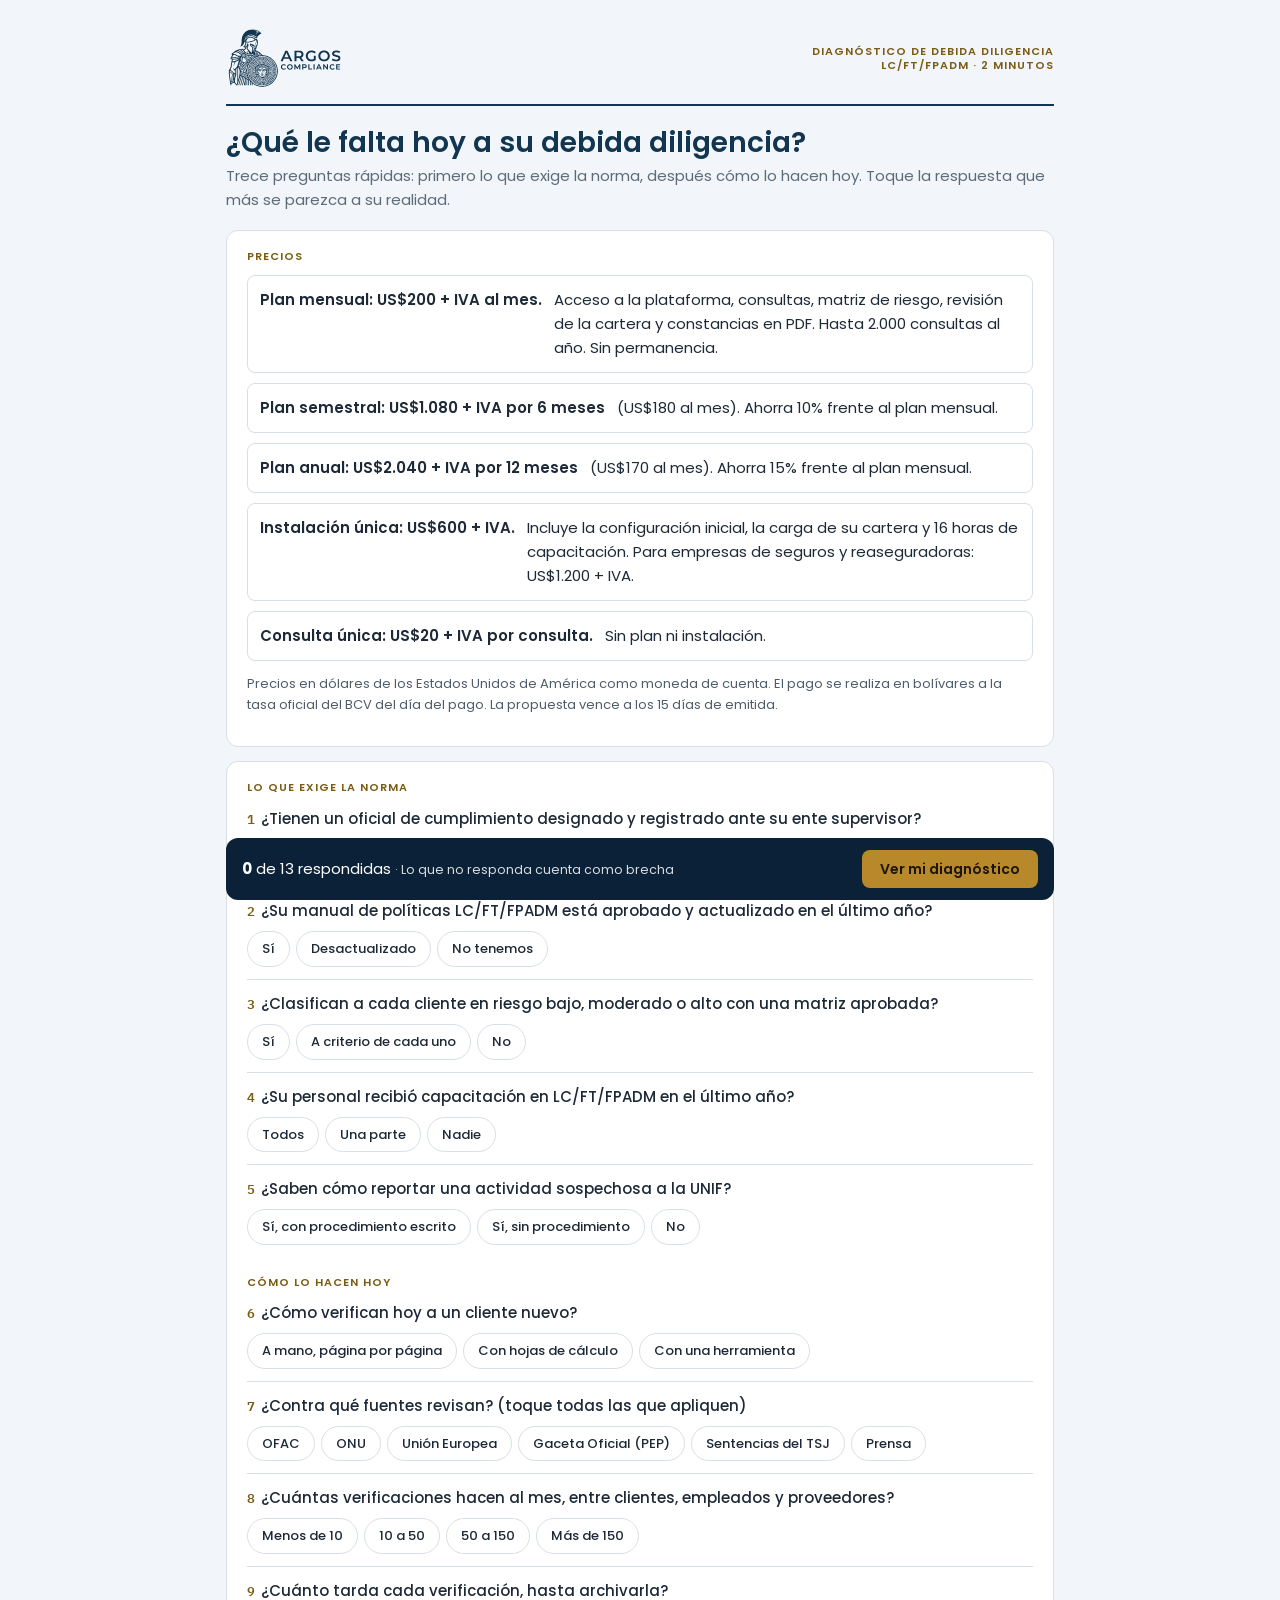
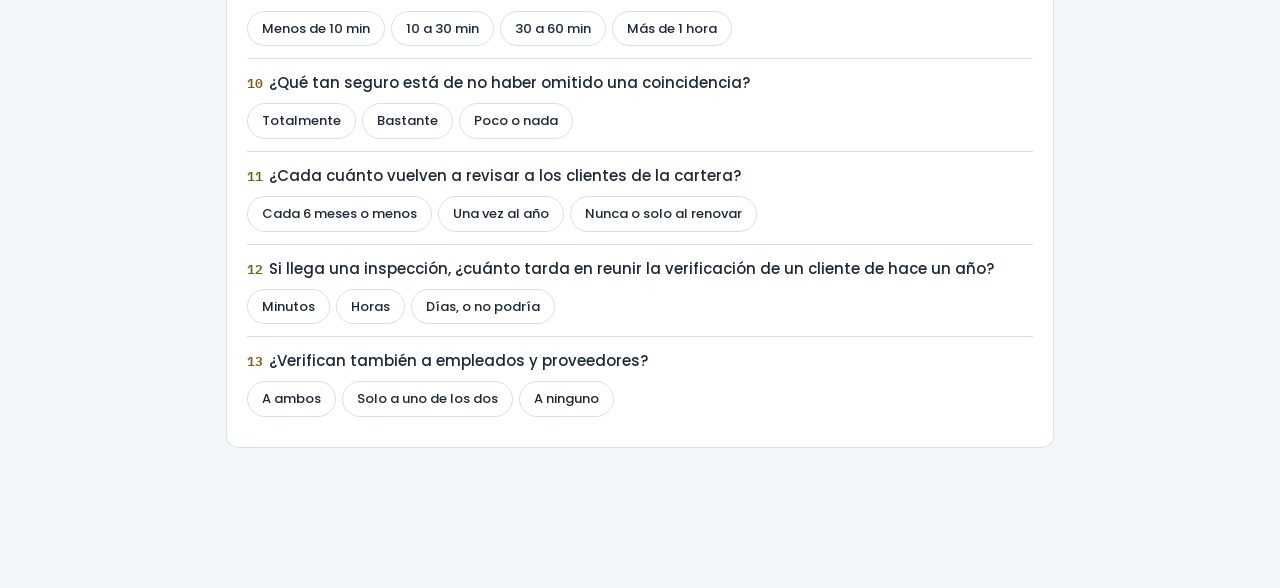
==== index.html @ 13d6bbc5 "Planes semestral y anual con descuento; monto mensual visible; propuesta generada desde index.html C" ====
<!DOCTYPE html>
<html lang="es">
<head>
<meta charset="UTF-8">
<meta name="viewport" content="width=device-width, initial-scale=1">
<title>Diagnóstico de cumplimiento Argos</title>
<link rel="icon" href="assets/favicon.svg">
<link rel="stylesheet" href="https://fonts.googleapis.com/css2?family=Poppins:wght@400;500;600;700&family=IBM+Plex+Mono:wght@500;600&display=swap">
<style>
/* Tokens del sistema de marca Argos v1. Layout: columna única; test de toques, resultado en tarjetas. */
:root {
  --navy: #123650; --navy-deep: #0A2138; --on-navy: #FFFFFF;
  --bronce: #B8892B; --bronce-ink: #7A5C14; --on-bronce: #1C1404;
  --surface: #FFFFFF; --surface-alt: #F2F5F9; --ink: #1D2937; --ink-muted: #5D6A79; --line: #D9DFE7;
  --alto: #B42317; --moderado: #B44608; --bajo: #057546; --on-riesgo: #FFFFFF; --focus: #B8892B;
  --sans: "Poppins", "Segoe UI", system-ui, sans-serif; --mono: "IBM Plex Mono", Consolas, monospace;
  color-scheme: light;
}
* { box-sizing: border-box; }
body { margin: 0; background: var(--surface-alt); color: var(--ink); font: 400 15px/1.6 var(--sans); }
.wrap { max-width: 860px; margin: 0 auto; padding: 24px 16px 64px; }
header.top { display: flex; justify-content: space-between; align-items: center; gap: 16px; flex-wrap: wrap; padding: 4px 0 16px; border-bottom: 2px solid var(--navy); }
header.top img { height: 60px; width: auto; display: block; }
.tag { font: 600 11px/1.3 var(--sans); letter-spacing: 1px; text-transform: uppercase; color: var(--bronce-ink); text-align: right; }
h1 { font: 600 28px/1.2 var(--sans); color: var(--navy); margin: 20px 0 4px; text-wrap: balance; }
.lede { color: var(--ink-muted); margin: 0 0 18px; }
.card { background: var(--surface); border: 1px solid var(--line); border-radius: 12px; padding: 18px 20px; margin-bottom: 14px; }
.label { font: 600 11px/1.3 var(--sans); letter-spacing: 1px; text-transform: uppercase; color: var(--bronce-ink); margin: 0 0 12px; }
.q { padding: 12px 0; border-top: 1px solid var(--line); }
.q:first-child, .label + .q { border-top: 0; padding-top: 0; }
.q p { margin: 0 0 8px; font-weight: 500; }
.q p .n { font: 600 13px/1 var(--mono); color: var(--bronce-ink); margin-right: 6px; }
.opts { display: flex; flex-wrap: wrap; gap: 6px; }
.opts button { font: 500 13px/1.2 var(--sans); border: 1px solid var(--line); background: var(--surface); color: var(--ink); padding: 9px 14px; border-radius: 999px; cursor: pointer; }
.opts button:hover { border-color: var(--navy); }
.opts button[aria-pressed="true"] { background: var(--navy); color: var(--on-navy); border-color: var(--navy); }
.opts.multi button[aria-pressed="true"]::before { content: "✓ "; }
button:focus-visible { outline: 2px solid var(--focus); outline-offset: 2px; }
.bar { position: sticky; bottom: 0; background: var(--navy-deep); color: var(--on-navy); border-radius: 12px; padding: 12px 16px; display: flex; justify-content: space-between; align-items: center; gap: 12px; flex-wrap: wrap; }
.bar small { opacity: .85; }
.btn { font: 600 14px/1 var(--sans); border: 0; border-radius: 8px; padding: 12px 18px; cursor: pointer; }
.btn.primary { background: var(--bronce); color: var(--on-bronce); }
.btn.ghost { background: var(--surface); color: var(--navy); border: 1px solid var(--navy); }
.verdict { display: grid; grid-template-columns: auto 1fr; gap: 20px; align-items: center; }
@media (max-width: 600px) { .verdict { grid-template-columns: 1fr; } }
.gauge { width: 160px; height: 160px; border-radius: 50%; display: grid; place-items: center; color: var(--on-riesgo); text-align: center; }
.gauge strong { display: block; font: 700 23px/1.1 var(--sans); }
.gauge span { font: 600 12px/1.3 var(--mono); }
.lv-BAJO { background: var(--bajo); } .lv-MODERADO { background: var(--moderado); } .lv-ALTO { background: var(--alto); }
.verdict h2 { font: 600 22px/1.3 var(--sans); color: var(--navy); margin: 0 0 6px; }
.verdict p { margin: 0 0 6px; }
.rule { font-size: 12px; color: var(--ink-muted); }
.kpis { display: grid; grid-template-columns: repeat(auto-fit, minmax(180px, 1fr)); gap: 12px; }
.kpis div { background: var(--surface-alt); border-radius: 8px; padding: 12px 14px; }
.kpis b { display: block; font: 600 24px/1.2 var(--mono); color: var(--navy); }
.kpis b.bad { color: var(--alto); }
.kpis span { font-size: 12px; color: var(--ink-muted); }
.src { display: flex; flex-wrap: wrap; gap: 6px; margin-top: 12px; }
.src span { font: 500 12px/1 var(--sans); padding: 7px 10px; border-radius: 999px; border: 1px solid var(--line); }
.src .ok { background: var(--surface-alt); color: var(--ink-muted); }
.src .miss { background: var(--alto); color: var(--on-riesgo); border-color: var(--alto); }
.gaps { list-style: none; margin: 0; padding: 0; display: grid; gap: 10px; }
.gaps li { display: grid; grid-template-columns: auto 1fr; gap: 12px; padding: 12px; border: 1px solid var(--line); border-radius: 8px; }
.gaps .x { font: 700 14px/1 var(--sans); color: var(--on-riesgo); width: 28px; height: 28px; border-radius: 50%; display: grid; place-items: center; }
.gaps b { display: block; font-weight: 600; }
.gaps .fix { font-size: 14px; color: var(--ink); margin-top: 2px; }
.gaps .meta { display: flex; gap: 6px; flex-wrap: wrap; margin-top: 6px; }
.chip { font: 600 11px/1 var(--sans); padding: 5px 9px; border-radius: 999px; border: 1px solid var(--line); color: var(--ink-muted); }
.chip.argos { background: var(--navy); color: var(--on-navy); border-color: var(--navy); }
.chip.only { background: var(--bronce); color: var(--on-bronce); border-color: var(--bronce); }
.cta { background: var(--navy-deep); color: var(--on-navy); border-radius: 12px; padding: 20px; display: flex; justify-content: space-between; align-items: center; gap: 16px; flex-wrap: wrap; margin-bottom: 14px; }
.cta p { margin: 0; max-width: 52ch; }
.cta strong.big { font: 600 20px/1.3 var(--sans); display: block; margin-bottom: 4px; }
.cta .phone { font: 600 18px/1 var(--mono); color: var(--bronce); }
[hidden] { display: none !important; }
.actions { display: flex; gap: 8px; flex-wrap: wrap; }
.legal { font-size: 12px; color: var(--ink-muted); margin-top: 16px; }
@media print {
  body { background: #fff; }
  #test, .actions { display: none !important; }
  .card, .gaps li, .cta { break-inside: avoid; }
  * { -webkit-print-color-adjust: exact; print-color-adjust: exact; }
}
</style>
</head>
<body>
<div class="wrap">
  <header class="top">
    <img src="[data-uri]" alt="Argos Compliance">
    <div class="tag">Diagnóstico de debida diligencia<br>LC/FT/FPADM · 2 minutos</div>
  </header>

  <div id="test">
    <h1>¿Qué le falta hoy a su debida diligencia?</h1>
    <p class="lede">Trece preguntas rápidas: primero lo que exige la norma, después cómo lo hacen hoy. Toque la respuesta que más se parezca a su realidad.</p>
    <section class="card" id="precios">
      <p class="label">Precios</p>
      <ul class="gaps">
        <li><b>Plan mensual: US$200 + IVA al mes.</b> Acceso a la plataforma, consultas, matriz de riesgo, revisión de la cartera y constancias en PDF. Hasta 2.000 consultas al año. Sin permanencia.</li>
        <li><b>Plan semestral: US$1.080 + IVA por 6 meses</b> (US$180 al mes). Ahorra 10% frente al plan mensual.</li>
        <li><b>Plan anual: US$2.040 + IVA por 12 meses</b> (US$170 al mes). Ahorra 15% frente al plan mensual.</li>
        <li><b>Instalación única: US$600 + IVA.</b> Incluye la configuración inicial, la carga de su cartera y 16 horas de capacitación. Para empresas de seguros y reaseguradoras: US$1.200 + IVA.</li>
        <li><b>Consulta única: US$20 + IVA por consulta.</b> Sin plan ni instalación.</li>
      </ul>
      <p style="font-size:13px;color:#4F5C6B">Precios en dólares de los Estados Unidos de América como moneda de cuenta. El pago se realiza en bolívares a la tasa oficial del BCV del día del pago. La propuesta vence a los 15 días de emitida.</p>
    </section>
    <section class="card" id="qs"></section>
    <div class="bar">
      <span><strong id="count">0</strong> de <span id="total">0</span> respondidas <small>· Lo que no responda cuenta como brecha</small></span>
      <button class="btn primary" id="go">Ver mi diagnóstico</button>
    </div>
  </div>

  <div id="result" hidden>
    <section class="card">
      <p class="label" id="r-head">Su diagnóstico</p>
      <div class="verdict">
        <div class="gauge" id="gauge"><div><strong id="g-lv"></strong><span id="g-pct"></span></div></div>
        <div>
          <h2 id="r-title"></h2>
          <p id="r-text"></p>
          <p class="rule" id="r-rule"></p>
        </div>
      </div>
    </section>
    <section class="card">
      <p class="label">Su situación en cifras</p>
      <div class="kpis" id="kpis"></div>
      <div class="src" id="src"></div>
    </section>
    <section class="card">
      <p class="label" id="gaps-head">Lo que Argos le resuelve desde el primer día</p>
      <ol class="gaps" id="gaps"></ol>
    </section>
    <section class="card" id="int-card">
      <p class="label">Lo que su empresa debe completar</p>
      <ol class="gaps" id="gaps-int"></ol>
    </section>
    <section class="cta">
      <p><strong class="big" id="cta-big"></strong>Continúe y reciba ahora su propuesta con todo lo que incluye el plan.</p>
      <div><div style="font-size:12px;opacity:.85">Escríbanos por WhatsApp</div><div class="phone" id="phone">0424-125.04.68</div><div style="font-size:12px;opacity:.85" id="who"></div></div>
    </section>
    <div class="actions" style="margin-bottom:12px">
      <a class="btn primary" id="to-prop" href="propuesta/nueva/index.html" style="text-decoration:none;font-size:16px;padding:16px 22px">Continuar: recibir mi propuesta →</a>
    </div>
    <div class="actions">
      <button class="btn ghost" id="edit">Cambiar respuestas</button>
      <button class="btn ghost" id="copy">Copiar resumen</button>
      <button class="btn ghost" id="print">Imprimir o guardar en PDF</button>
    </div>

    <p class="legal">Diagnóstico orientativo basado en las respuestas del cliente y en criterios de Argos Compliance. No es una auditoría, no constituye una certificación de cumplimiento ni asesoría legal. La evaluación formal de riesgos corresponde a cada sujeto obligado. Argos Compliance, C.A. (en constitución) · Rafael J. Miranda Guerra, especialista en gestión contra la legitimación de capitales y el financiamiento al terrorismo (ENAHP).</p>
  </div>
</div>

<script src="assets/aliados.js"></script>
<script>
(function () {
  var $ = function (id) { return document.getElementById(id); };
  // Cada opción vale: 0 = cubierto, 0.5 = parcial, 1 = brecha. w = peso (3 = control crítico).
  var Q = [
    {id: "ofi", block: "A", t: "¿Tienen un oficial de cumplimiento designado y registrado ante su ente supervisor?", opts: [["si", "Sí", 0], ["tra", "En trámite", 0.5], ["no", "No", 1]],
     w: 3, internal: true, gap: "Sin oficial de cumplimiento registrado", fix: "Designar y registrar al oficial de cumplimiento ante el ente supervisor."},
    {id: "man", block: "A", t: "¿Su manual de políticas LC/FT/FPADM está aprobado y actualizado en el último año?", opts: [["si", "Sí", 0], ["des", "Desactualizado", 0.5], ["no", "No tenemos", 1]],
     w: 2, internal: true, gap: "Manual de políticas ausente o desactualizado", fix: "Actualizar y aprobar el manual de políticas y procedimientos."},
    {id: "mat", block: "A", t: "¿Clasifican a cada cliente en riesgo bajo, moderado o alto con una matriz aprobada?", opts: [["si", "Sí", 0], ["pa", "A criterio de cada uno", 0.5], ["no", "No", 1]],
     w: 3, gap: "Sin matriz de riesgo aplicada a cada cliente", fix: "Nivel BAJO, MODERADO o ALTO calculado con la matriz de su empresa, y medidas reforzadas cuando es ALTO."},
    {id: "cap", block: "A", t: "¿Su personal recibió capacitación en LC/FT/FPADM en el último año?", opts: [["tod", "Todos", 0], ["par", "Una parte", 0.5], ["nad", "Nadie", 1]],
     w: 2, internal: true, gap: "Personal sin capacitación reciente", fix: "Capacitar al personal en señales de alerta y procedimientos LC/FT/FPADM."},
    {id: "ras", block: "A", t: "¿Saben cómo reportar una actividad sospechosa a la UNIF?", opts: [["si", "Sí, con procedimiento escrito", 0], ["sin", "Sí, sin procedimiento", 0.5], ["no", "No", 1]],
     w: 3, internal: true, gap: "Sin procedimiento de reporte a la UNIF", fix: "Documentar el procedimiento de reporte de actividades sospechosas a la UNIF."},
    {id: "proc", block: "B", t: "¿Cómo verifican hoy a un cliente nuevo?", opts: [["mano", "A mano, página por página", 1], ["hoja", "Con hojas de cálculo", 0.5], ["tool", "Con una herramienta", 0]],
     w: 2, gap: "Verificación manual", fix: "Una sola consulta cruza todas las fuentes y deja el resultado archivado."},
    {id: "src", multi: true, t: "¿Contra qué fuentes revisan? (toque todas las que apliquen)", opts: [["ofac", "OFAC"], ["onu", "ONU"], ["ue", "Unión Europea"], ["pep", "Gaceta Oficial (PEP)"], ["tsj", "Sentencias del TSJ"], ["prensa", "Prensa"]]},
    {id: "vol", t: "¿Cuántas verificaciones hacen al mes, entre clientes, empleados y proveedores?", opts: [["5", "Menos de 10"], ["30", "10 a 50"], ["100", "50 a 150"], ["200", "Más de 150"]]},
    {id: "min", t: "¿Cuánto tarda cada verificación, hasta archivarla?", opts: [["5", "Menos de 10 min"], ["20", "10 a 30 min"], ["45", "30 a 60 min"], ["75", "Más de 1 hora"]]},
    {id: "conf", t: "¿Qué tan seguro está de no haber omitido una coincidencia?", opts: [["tot", "Totalmente", 0], ["bas", "Bastante", 0.5], ["poco", "Poco o nada", 1]],
     w: 2, gap: "Incertidumbre sobre coincidencias omitidas", fix: "La misma búsqueda en todas las fuentes, cada vez, sin depender de quién la haga."},
    {id: "cart", t: "¿Cada cuánto vuelven a revisar a los clientes de la cartera?", opts: [["fre", "Cada 6 meses o menos", 0], ["anu", "Una vez al año", 0.5], ["nun", "Nunca o solo al renovar", 1]],
     w: 2, gap: "Cartera sin revisión periódica", fix: "Revisión de la cartera con la frecuencia que usted defina."},
    {id: "evi", t: "Si llega una inspección, ¿cuánto tarda en reunir la verificación de un cliente de hace un año?", opts: [["min", "Minutos", 0], ["hor", "Horas", 0.5], ["dia", "Días, o no podría", 1]],
     w: 3, gap: "Evidencia difícil de reunir ante una inspección", fix: "Cada consulta queda registrada con fecha, fuentes, resultado y código hash SHA-256."},
    {id: "emp", t: "¿Verifican también a empleados y proveedores?", opts: [["amb", "A ambos", 0], ["uno", "Solo a uno de los dos", 0.5], ["nin", "A ninguno", 1]],
     w: 1, gap: "Empleados o proveedores sin verificar", fix: "Las mismas consultas para candidatos y proveedores."}
  ];
  var SRC = [
    {k: "ofac", n: "OFAC", w: 1, gap: "No consulta OFAC"},
    {k: "onu", n: "ONU", w: 1, gap: "No consulta la lista de la ONU"},
    {k: "ue", n: "Unión Europea", w: 1, gap: "No consulta la lista de la Unión Europea"},
    {k: "pep", n: "Gaceta Oficial (PEP)", w: 3, gap: "No identifica Personas Expuestas Políticamente"},
    {k: "tsj", n: "Sentencias del TSJ", w: 2, gap: "No revisa sentencias del TSJ", only: true},
    {k: "prensa", n: "Prensa", w: 1, gap: "No revisa menciones en prensa"}
  ];
  var SRC_FIX = {ofac: "Lista OFAC con lector propio sobre la fuente oficial.", onu: "Lista de la ONU con lector propio.", ue: "Lista de la Unión Europea con lector propio.",
    pep: "PEP identificados desde la Gaceta Oficial; un PEP siempre queda en nivel ALTO.", tsj: "Sentencias del TSJ, una fuente que ninguna otra herramienta que conozcamos ofrece.", prensa: "Revisión de prensa con menciones de interés para el cumplimiento."};
  var ans = {}, picked = {};

  function render() {
    $("qs").innerHTML = Q.map(function (q, i) {
      var head = i === 0 ? '<p class="label">Lo que exige la norma</p>' : q.block === "B" && Q[i - 1].block === "A" ? '<p class="label" style="margin-top:18px">Cómo lo hacen hoy</p>' : '';
      return head + '<div class="q"><p><span class="n">' + (i + 1) + '</span>' + q.t + '</p><div class="opts' + (q.multi ? ' multi' : '') + '" role="group">' +
        q.opts.map(function (o) { return '<button type="button" data-q="' + q.id + '" data-v="' + o[0] + '" aria-pressed="false">' + o[1] + '</button>'; }).join("") + '</div></div>';
    }).join("");
    $("total").textContent = Q.length;
  }
  function count() { $("count").textContent = Q.filter(function (q) { return q.multi ? picked.touched : ans[q.id]; }).length; }
  $("qs").addEventListener("click", function (e) {
    var b = e.target.closest("button[data-q]"); if (!b) return;
    var q = Q.filter(function (x) { return x.id === b.dataset.q; })[0];
    if (q.multi) { picked[b.dataset.v] = !picked[b.dataset.v]; picked.touched = true; b.setAttribute("aria-pressed", !!picked[b.dataset.v]); }
    else { ans[q.id] = b.dataset.v; b.parentNode.querySelectorAll("button").forEach(function (x) { x.setAttribute("aria-pressed", x === b); }); }
    count();
  });

  function level(p) { return p > 50 ? "ALTO" : p > 25 ? "MODERADO" : "BAJO"; }
  var TEXT = {
    BAJO: "Tiene lo básico, pero aún quedan huecos. Revise abajo lo que le falta: son los puntos que una inspección encontraría primero.",
    MODERADO: "Su debida diligencia tiene brechas importantes. Lo que aparece abajo puede convertirse en observaciones en una inspección y le está costando horas cada mes.",
    ALTO: "Su debida diligencia tiene brechas en controles críticos. Hoy su empresa está expuesta en lo legal, lo operativo y lo reputacional, y su equipo pierde horas en un proceso manual."
  };
  var last = null;
  function compute() {
    var tot = 0, gap = 0, crit = 0, gaps = [];
    Q.forEach(function (q) {
      if (!q.w) return;
      var o = q.opts.filter(function (x) { return x[0] === ans[q.id]; })[0], v = o ? o[2] : 1;
      tot += q.w; gap += v * q.w;
      if (q.w === 3 && v === 1) crit++;
      if (v > 0) gaps.push({gap: q.gap, fix: q.fix, w: q.w, v: v, s: v * q.w, internal: q.internal});
    });
    SRC.forEach(function (s) {
      var v = picked[s.k] ? 0 : 1; tot += s.w; gap += v * s.w;
      if (s.w === 3 && v) crit++;
      if (v) gaps.push({gap: s.gap, fix: SRC_FIX[s.k], w: s.w, v: 1, s: s.w, only: s.only});
    });
    gaps.sort(function (a, b) { return b.s - a.s || (b.only ? 1 : 0) - (a.only ? 1 : 0); });
    var pct = Math.round(gap / tot * 100), lv = level(pct), rule = "";
    if (crit >= 3 && lv !== "ALTO") { lv = "ALTO"; rule = "Sube a ALTO porque le faltan " + crit + " controles críticos. "; }
    else if (crit >= 1 && lv === "BAJO") { lv = "MODERADO"; rule = "Sube a MODERADO porque le falta al menos un control crítico. "; }
    var vol = +(ans.vol || 0), min = +(ans.min || 0);
    return {pct: pct, lv: lv, rule: rule, gaps: gaps, vol: vol, min: min, hrs: vol * min / 60, argosHrs: vol * 20 / 3600,
      have: SRC.filter(function (s) { return picked[s.k]; }).length};
  }
  function f1(x) { return x.toLocaleString("es-VE", {maximumFractionDigits: 1}); }

  function show() {
    var r = last = compute();
    $("r-head").textContent = "Su diagnóstico · " + new Date().toLocaleDateString("es-VE");
    $("gauge").className = "gauge lv-" + r.lv; $("g-lv").textContent = r.lv; $("g-pct").textContent = r.pct + "% de exposición";
    $("r-title").textContent = "Nivel de riesgo de cumplimiento: " + r.lv;
    $("r-text").textContent = TEXT[r.lv];
    $("r-rule").textContent = r.rule + "Cálculo: brechas ponderadas sobre el total posible (parcial cuenta la mitad). BAJO hasta 25%, MODERADO hasta 50%, ALTO por encima.";
    var k = [];
    k.push('<div><b class="' + (r.gaps.length ? "bad" : "") + '">' + r.gaps.length + '</b><span>brechas encontradas</span></div>');
    k.push('<div><b class="' + (r.have < 6 ? "bad" : "") + '">' + r.have + ' de 6</b><span>fuentes que revisa hoy</span></div>');
    if (r.vol && r.min) {
      k.push('<div><b class="bad">' + f1(r.hrs) + ' h</b><span>al mes en verificaciones (aprox.)</span></div>');
      k.push('<div><b>' + f1(Math.max(r.hrs - r.argosHrs, 0)) + ' h</b><span>al mes que podría liberar con Argos</span></div>');
    }
    $("kpis").innerHTML = k.join("");
    $("src").innerHTML = SRC.map(function (s) { return '<span class="' + (picked[s.k] ? "ok" : "miss") + '">' + (picked[s.k] ? "✓ " : "✕ ") + s.n + '</span>'; }).join("");
    var ag = r.gaps.filter(function (g) { return !g.internal; }), it = r.gaps.filter(function (g) { return g.internal; });
    function li(g, argos) {
      var col = g.v === 1 && g.w >= 2 ? "alto" : "moderado";
      return '<li><span class="x" style="background:var(--' + col + ')">✕</span><div><b>' + g.gap + '</b><div class="fix">' + (argos ? "Con Argos: " : "Paso a seguir: ") + g.fix + '</div><div class="meta">' +
        (g.w === 3 ? '<span class="chip">Control crítico</span>' : '') + (g.v < 1 ? '<span class="chip">Parcial</span>' : '') +
        (argos ? '<span class="chip argos">Argos lo cubre</span>' : '<span class="chip">Acción de su empresa</span>') + (g.only ? '<span class="chip only">Solo en Argos</span>' : '') + '</div></div></li>';
    }
    $("gaps").innerHTML = ag.length ? ag.map(function (g) { return li(g, true); }).join("") :
      '<li><span class="x" style="background:var(--bajo)">✓</span><div><b>Sus respuestas no muestran brechas en la consulta y la evidencia.</b><div class="fix">Con Argos puede sostener este nivel con menos horas y con el registro de cada consulta.</div></div></li>';
    $("gaps-int").innerHTML = it.map(function (g) { return li(g, false); }).join("");
    $("int-card").hidden = !it.length;
    $("cta-big").textContent = ag.length ? "Argos cubre " + ag.length + " de sus " + r.gaps.length + " brechas." : "Mantenga su nivel con menos horas.";
    var pay = {lv: r.lv, pct: r.pct, h: Math.round(r.hrs * 10) / 10, hl: Math.round(Math.max(r.hrs - r.argosHrs, 0) * 10) / 10, gaps: r.gaps.map(function (g) { return [g.gap, g.internal ? 0 : 1, g.only ? 1 : 0]; })};
    var bin = ""; new TextEncoder().encode(JSON.stringify(pay)).forEach(function (b) { bin += String.fromCharCode(b); });
    var enc = btoa(bin).replace(/\+/g, "-").replace(/\//g, "_").replace(/=+$/, "");
    $("to-prop").href = "propuesta/nueva/index.html" + location.search + "#d=" + enc;
    $("test").hidden = true; $("result").hidden = false; window.scrollTo(0, 0);
  }
  $("go").addEventListener("click", show);
  $("edit").addEventListener("click", function () { $("result").hidden = true; $("test").hidden = false; });
  $("print").addEventListener("click", function () { window.print(); });
  $("copy").addEventListener("click", function () {
    if (!last) return;
    var txt = "Diagnóstico Argos · " + new Date().toLocaleDateString("es-VE") + "\nNivel de riesgo: " + last.lv + " (" + last.pct + "% de exposición)\n" +
      "Fuentes que revisa hoy: " + last.have + " de 6\n" + (last.vol && last.min ? "Tiempo en verificaciones: unas " + f1(last.hrs) + " h al mes\n" : "") +
      "\nLo que le falta:\n" + last.gaps.slice(0, 8).map(function (g, i) { return (i + 1) + ". " + g.gap + (g.internal ? "" : " (Argos lo cubre)"); }).join("\n") +
      "\n\nDiagnóstico orientativo; no es una auditoría ni una certificación.\nArgos Compliance · WhatsApp " + WA;
    var btn = $("copy"), done = function () { btn.textContent = "Copiado"; setTimeout(function () { btn.textContent = "Copiar resumen"; }, 1500); };
    if (navigator.clipboard && navigator.clipboard.writeText) navigator.clipboard.writeText(txt).then(done).catch(function () { btn.textContent = "No se pudo copiar"; });
  });
  var qp = new URLSearchParams(location.search), WA = "0424-125.04.68";
  var ali = (window.ARGOS_ALIADOS || {})[(qp.get("a") || "").toUpperCase()];
  if (ali) { qp.set("wa", ali.w); qp.set("n", ali.n); }
  if (/^\d{10,13}$/.test(qp.get("wa") || "")) {
    var d = qp.get("wa").replace(/^58/, "0"); WA = d.slice(0, 4) + "-" + d.slice(4, 7) + "." + d.slice(7, 9) + "." + d.slice(9);
    $("phone").textContent = WA;
  }
  if (qp.get("n")) $("who").textContent = qp.get("n").slice(0, 60);
  render(); count();
})();
</script>
</body>
</html>
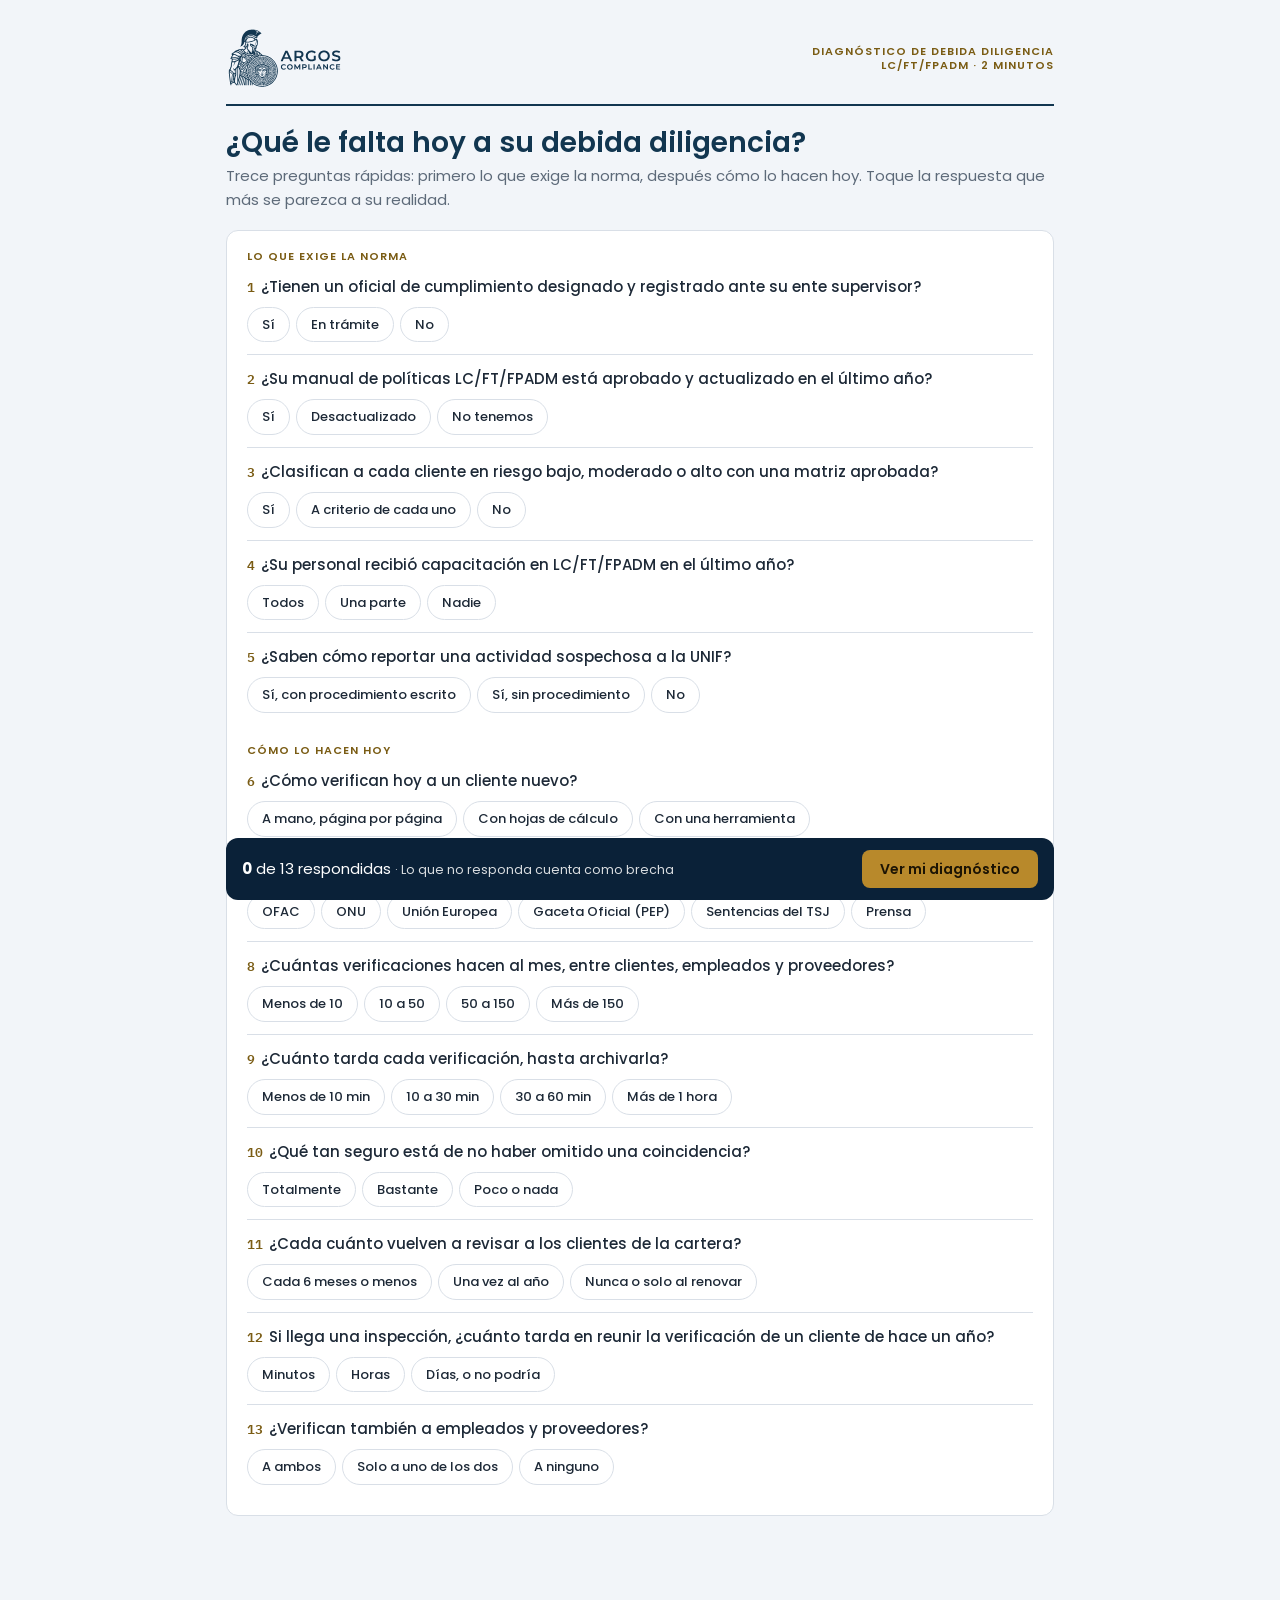
==== commit a2f1f568: "Quitar precios del diagnostico; alinear etiqueta del asesor; resaltar marcas [verificar]; interlinea" ====
--- a/index.html
+++ b/index.html
@@ -93,17 +93,6 @@
   <div id="test">
     <h1>¿Qué le falta hoy a su debida diligencia?</h1>
     <p class="lede">Trece preguntas rápidas: primero lo que exige la norma, después cómo lo hacen hoy. Toque la respuesta que más se parezca a su realidad.</p>
-    <section class="card" id="precios">
-      <p class="label">Precios</p>
-      <ul class="gaps">
-        <li><b>Plan mensual: US$200 + IVA al mes.</b> Acceso a la plataforma, consultas, matriz de riesgo, revisión de la cartera y constancias en PDF. Hasta 2.000 consultas al año. Sin permanencia.</li>
-        <li><b>Plan semestral: US$1.080 + IVA por 6 meses</b> (US$180 al mes). Ahorra 10% frente al plan mensual.</li>
-        <li><b>Plan anual: US$2.040 + IVA por 12 meses</b> (US$170 al mes). Ahorra 15% frente al plan mensual.</li>
-        <li><b>Instalación única: US$600 + IVA.</b> Incluye la configuración inicial, la carga de su cartera y 16 horas de capacitación. Para empresas de seguros y reaseguradoras: US$1.200 + IVA.</li>
-        <li><b>Consulta única: US$20 + IVA por consulta.</b> Sin plan ni instalación.</li>
-      </ul>
-      <p style="font-size:13px;color:#4F5C6B">Precios en dólares de los Estados Unidos de América como moneda de cuenta. El pago se realiza en bolívares a la tasa oficial del BCV del día del pago. La propuesta vence a los 15 días de emitida.</p>
-    </section>
     <section class="card" id="qs"></section>
     <div class="bar">
       <span><strong id="count">0</strong> de <span id="total">0</span> respondidas <small>· Lo que no responda cuenta como brecha</small></span>
